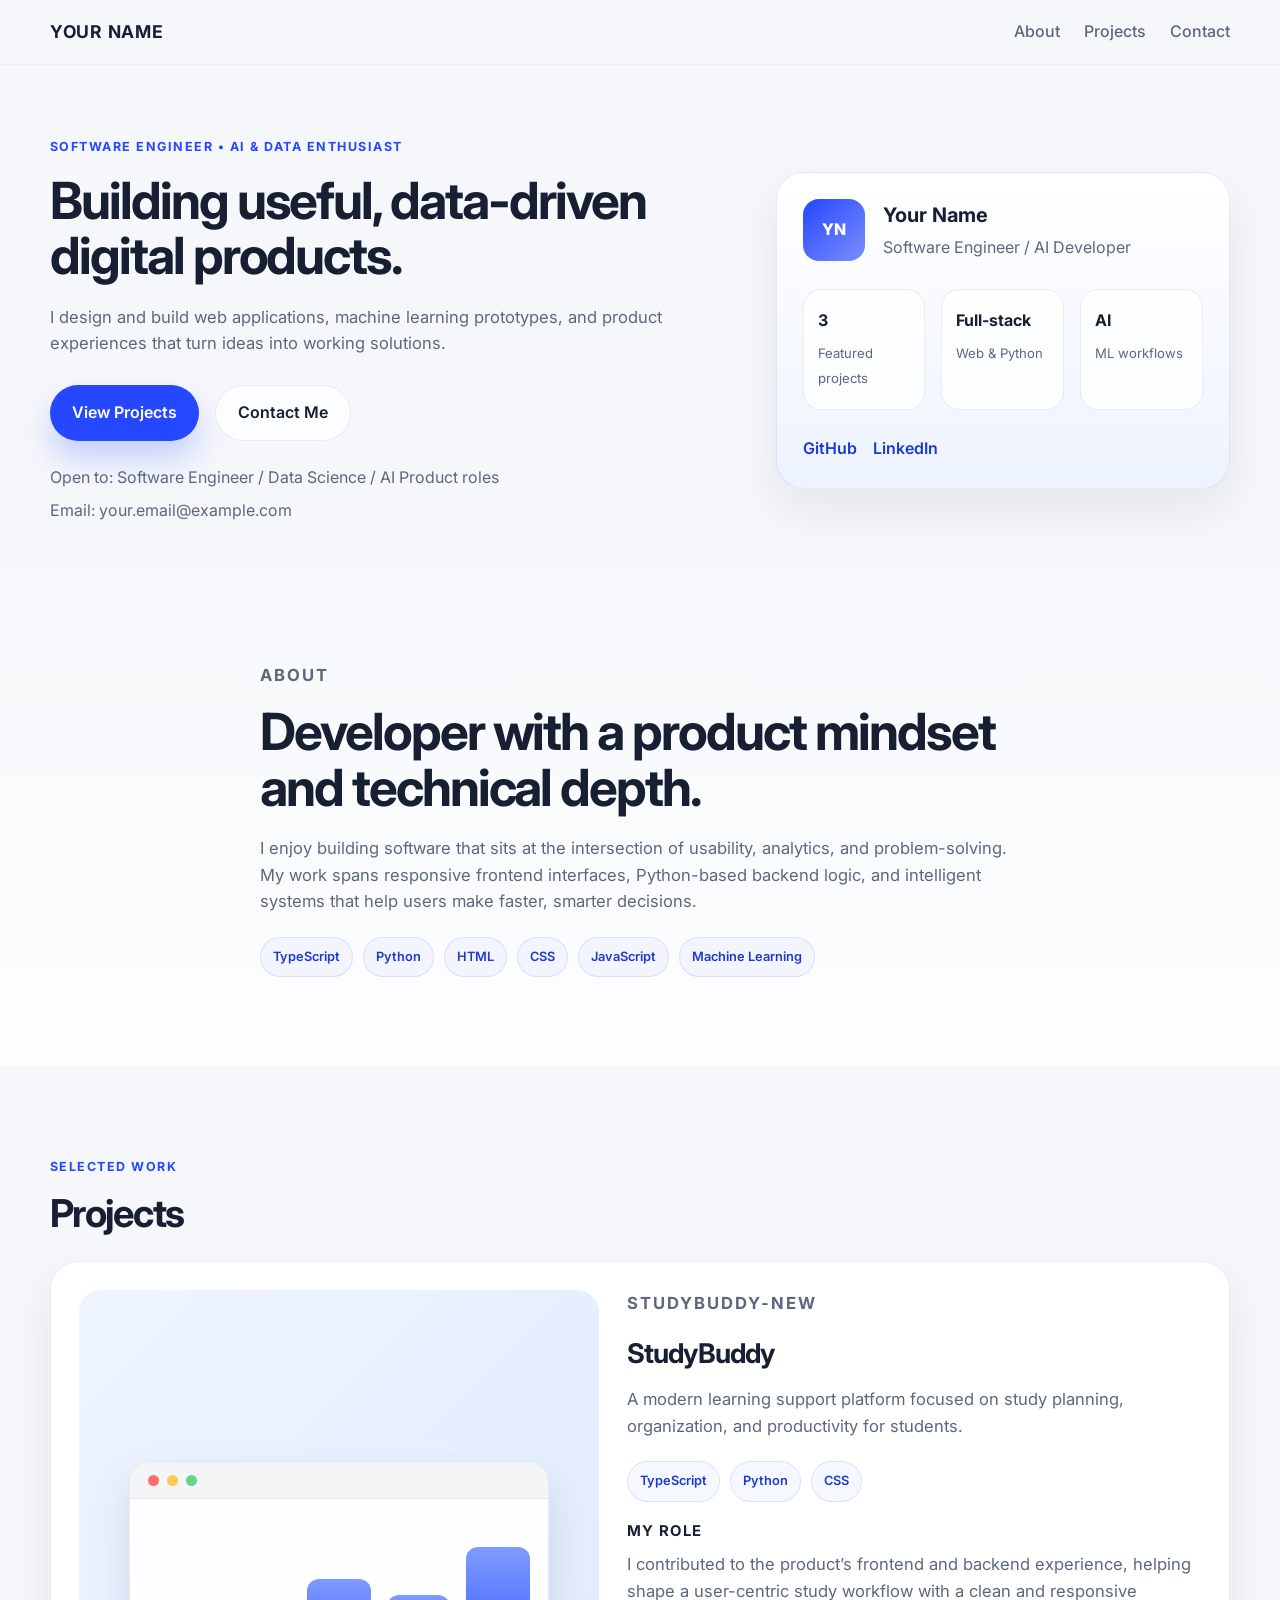
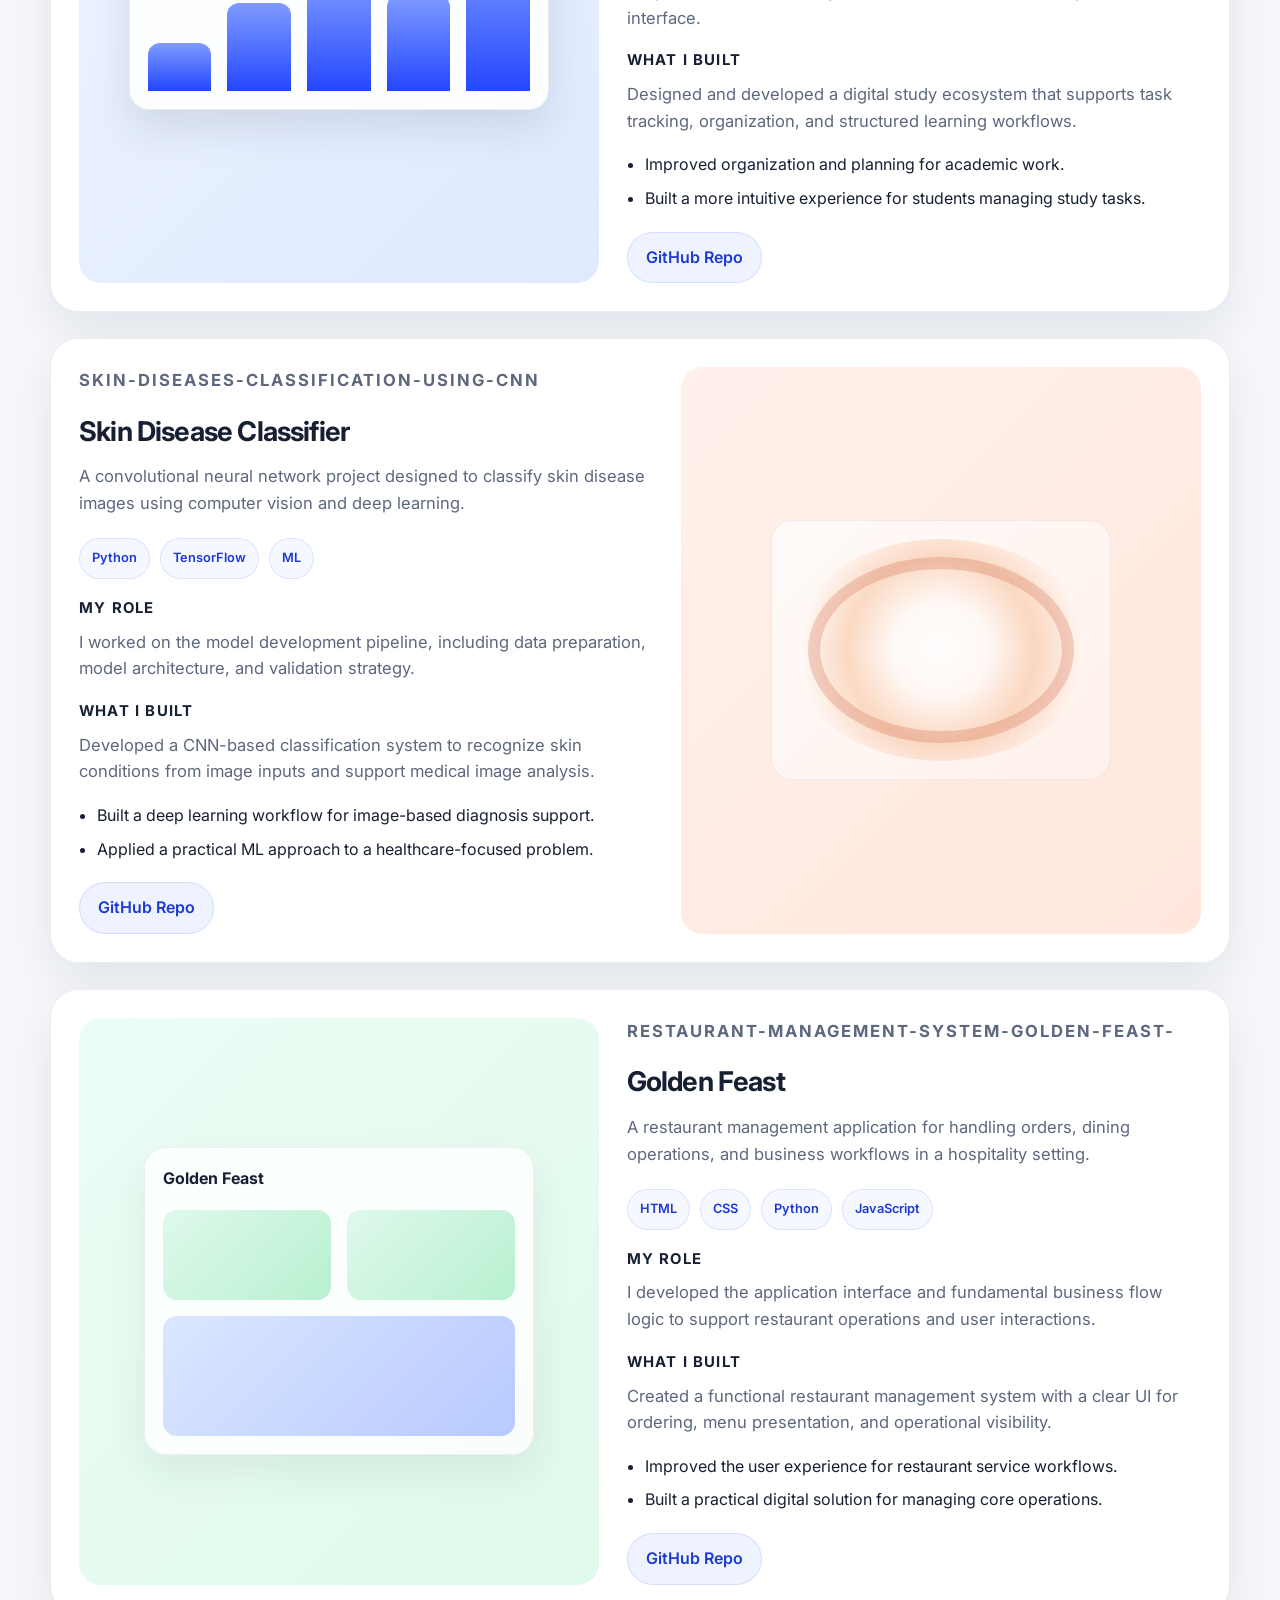
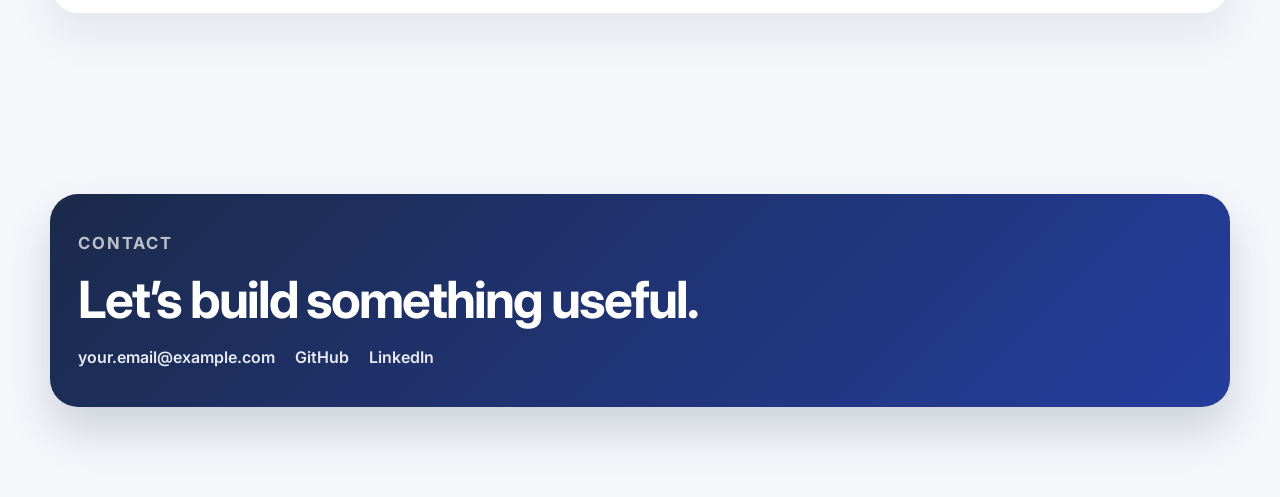
==== index.html @ a5304db9 "Create initial portfolio landing page and PDF-ready slide deck for the portfolio repository" ====
<!DOCTYPE html>
<html lang="en">
  <head>
    <meta charset="UTF-8" />
    <meta name="viewport" content="width=device-width, initial-scale=1.0" />
    <title>Your Name | Portfolio</title>
    <meta
      name="description"
      content="Portfolio website for a software engineer and AI/data-driven developer."
    />
    <link rel="preconnect" href="https://fonts.googleapis.com" />
    <link rel="preconnect" href="https://fonts.gstatic.com" crossorigin />
    <link
      href="https://fonts.googleapis.com/css2?family=Inter:wght@400;500;600;700;800&display=swap"
      rel="stylesheet"
    />
    <link rel="stylesheet" href="styles.css" />
  </head>
  <body>
    <header class="site-header">
      <div class="container nav">
        <div class="brand">Your Name</div>
        <nav>
          <a href="#about">About</a>
          <a href="#projects">Projects</a>
          <a href="#contact">Contact</a>
        </nav>
      </div>
    </header>

    <main>
      <section class="hero">
        <div class="container hero-inner">
          <div class="hero-copy">
            <p class="eyebrow">Software Engineer • AI & Data Enthusiast</p>
            <h1>Building useful, data-driven digital products.</h1>
            <p class="lead">
              I design and build web applications, machine learning prototypes, and
              product experiences that turn ideas into working solutions.
            </p>
            <div class="cta-row">
              <a class="button primary" href="#projects">View Projects</a>
              <a class="button secondary" href="mailto:your.email@example.com">Contact Me</a>
            </div>
            <ul class="mini-meta">
              <li>Open to: Software Engineer / Data Science / AI Product roles</li>
              <li>Email: your.email@example.com</li>
            </ul>
          </div>

          <div class="hero-card">
            <div class="profile-panel">
              <div class="avatar">YN</div>
              <div>
                <h3>Your Name</h3>
                <p>Software Engineer / AI Developer</p>
              </div>
            </div>

            <div class="stat-grid">
              <div>
                <strong>3</strong>
                <span>Featured projects</span>
              </div>
              <div>
                <strong>Full-stack</strong>
                <span>Web & Python</span>
              </div>
              <div>
                <strong>AI</strong>
                <span>ML workflows</span>
              </div>
            </div>

            <div class="socials">
              <a href="https://github.com/peta2005" target="_blank" rel="noreferrer">GitHub</a>
              <a href="https://www.linkedin.com/in/yourname" target="_blank" rel="noreferrer">LinkedIn</a>
            </div>
          </div>
        </div>
      </section>

      <section id="about" class="about section-spacing">
        <div class="container narrow">
          <p class="section-tag">About</p>
          <h2>Developer with a product mindset and technical depth.</h2>
          <p>
            I enjoy building software that sits at the intersection of usability,
            analytics, and problem-solving. My work spans responsive frontend
            interfaces, Python-based backend logic, and intelligent systems that
            help users make faster, smarter decisions.
          </p>
          <div class="tool-pills">
            <span>TypeScript</span>
            <span>Python</span>
            <span>HTML</span>
            <span>CSS</span>
            <span>JavaScript</span>
            <span>Machine Learning</span>
          </div>
        </div>
      </section>

      <section id="projects" class="projects section-spacing">
        <div class="container">
          <p class="section-tag">Selected work</p>
          <h2>Projects</h2>

          <article class="project-card">
            <div class="project-visual visual-one">
              <div class="mock-window">
                <div class="window-bar">
                  <span></span>
                  <span></span>
                  <span></span>
                </div>
                <div class="window-body">
                  <div class="chart-bars">
                    <span style="height: 30%"></span>
                    <span style="height: 55%"></span>
                    <span style="height: 70%"></span>
                    <span style="height: 60%"></span>
                    <span style="height: 90%"></span>
                  </div>
                </div>
              </div>
            </div>

            <div class="project-content">
              <p class="project-label">StudyBuddy-new</p>
              <h3>StudyBuddy</h3>
              <p class="summary">
                A modern learning support platform focused on study planning,
                organization, and productivity for students.
              </p>

              <div class="badges">
                <span>TypeScript</span>
                <span>Python</span>
                <span>CSS</span>
              </div>

              <div class="detail-block">
                <h4>My role</h4>
                <p>
                  I contributed to the product’s frontend and backend experience,
                  helping shape a user-centric study workflow with a clean and
                  responsive interface.
                </p>
              </div>

              <div class="detail-block">
                <h4>What I built</h4>
                <p>
                  Designed and developed a digital study ecosystem that supports
                  task tracking, organization, and structured learning workflows.
                </p>
              </div>

              <ul class="outcomes">
                <li>Improved organization and planning for academic work.</li>
                <li>Built a more intuitive experience for students managing study tasks.</li>
              </ul>

              <div class="project-links">
                <a href="https://github.com/peta2005/StudyBuddy-new" target="_blank" rel="noreferrer">GitHub Repo</a>
              </div>
            </div>
          </article>

          <article class="project-card reverse">
            <div class="project-content">
              <p class="project-label">Skin-Diseases-Classification-using-CNN</p>
              <h3>Skin Disease Classifier</h3>
              <p class="summary">
                A convolutional neural network project designed to classify skin
                disease images using computer vision and deep learning.
              </p>

              <div class="badges">
                <span>Python</span>
                <span>TensorFlow</span>
                <span>ML</span>
              </div>

              <div class="detail-block">
                <h4>My role</h4>
                <p>
                  I worked on the model development pipeline, including data
                  preparation, model architecture, and validation strategy.
                </p>
              </div>

              <div class="detail-block">
                <h4>What I built</h4>
                <p>
                  Developed a CNN-based classification system to recognize skin
                  conditions from image inputs and support medical image analysis.
                </p>
              </div>

              <ul class="outcomes">
                <li>Built a deep learning workflow for image-based diagnosis support.</li>
                <li>Applied a practical ML approach to a healthcare-focused problem.</li>
              </ul>

              <div class="project-links">
                <a href="https://github.com/peta2005/Skin-Diseases-Classification-using-CNN" target="_blank" rel="noreferrer">GitHub Repo</a>
              </div>
            </div>

            <div class="project-visual visual-two">
              <div class="image-card">
                <div class="scan"></div>
                <div class="scan-ring"></div>
              </div>
            </div>
          </article>

          <article class="project-card">
            <div class="project-visual visual-three">
              <div class="dashboard-panel">
                <div class="panel-header">Golden Feast</div>
                <div class="panel-body">
                  <div class="mini-block"></div>
                  <div class="mini-block"></div>
                  <div class="mini-block wide"></div>
                </div>
              </div>
            </div>

            <div class="project-content">
              <p class="project-label">RESTAURANT-MANAGEMENT-SYSTEM-GOLDEN-FEAST-</p>
              <h3>Golden Feast</h3>
              <p class="summary">
                A restaurant management application for handling orders, dining
                operations, and business workflows in a hospitality setting.
              </p>

              <div class="badges">
                <span>HTML</span>
                <span>CSS</span>
                <span>Python</span>
                <span>JavaScript</span>
              </div>

              <div class="detail-block">
                <h4>My role</h4>
                <p>
                  I developed the application interface and fundamental business
                  flow logic to support restaurant operations and user interactions.
                </p>
              </div>

              <div class="detail-block">
                <h4>What I built</h4>
                <p>
                  Created a functional restaurant management system with a clear UI
                  for ordering, menu presentation, and operational visibility.
                </p>
              </div>

              <ul class="outcomes">
                <li>Improved the user experience for restaurant service workflows.</li>
                <li>Built a practical digital solution for managing core operations.</li>
              </ul>

              <div class="project-links">
                <a href="https://github.com/peta2005/RESTAURANT-MANAGEMENT-SYSTEM-GOLDEN-FEAST-" target="_blank" rel="noreferrer">GitHub Repo</a>
              </div>
            </div>
          </article>
        </div>
      </section>

      <section id="contact" class="contact section-spacing">
        <div class="container contact-box">
          <p class="section-tag">Contact</p>
          <h2>Let’s build something useful.</h2>
          <div class="contact-row">
            <a href="mailto:your.email@example.com">your.email@example.com</a>
            <a href="https://github.com/peta2005" target="_blank" rel="noreferrer">GitHub</a>
            <a href="https://www.linkedin.com/in/yourname" target="_blank" rel="noreferrer">LinkedIn</a>
          </div>
        </div>
      </section>
    </main>
  </body>
</html>
---- styles.css ----
* {
  box-sizing: border-box;
}

:root {
  --bg: #f5f7fb;
  --panel: #ffffff;
  --panel-soft: #eef3ff;
  --primary: #2447ff;
  --primary-strong: #1d39d4;
  --text: #172033;
  --muted: #5d687e;
  --border: rgba(23, 32, 51, 0.08);
  --shadow: 0 20px 45px rgba(17, 28, 56, 0.08);
}

html {
  scroll-behavior: smooth;
}

body {
  margin: 0;
  font-family: "Inter", sans-serif;
  background: var(--bg);
  color: var(--text);
  line-height: 1.6;
}

img {
  max-width: 100%;
  display: block;
}

a {
  color: inherit;
  text-decoration: none;
}

.container {
  width: min(1180px, calc(100% - 40px));
  margin: 0 auto;
}

.narrow {
  max-width: 760px;
}

.section-spacing {
  padding: 90px 0;
}

.site-header {
  position: sticky;
  top: 0;
  z-index: 10;
  backdrop-filter: blur(18px);
  background: rgba(245, 247, 251, 0.8);
  border-bottom: 1px solid rgba(23, 32, 51, 0.04);
}

.nav {
  display: flex;
  align-items: center;
  justify-content: space-between;
  padding: 18px 0;
}

.brand {
  font-size: 1.1rem;
  font-weight: 700;
  letter-spacing: 0.04em;
  text-transform: uppercase;
}

nav {
  display: flex;
  gap: 24px;
  color: var(--muted);
  font-weight: 500;
}

.hero {
  padding: 72px 0 48px;
}

.hero-inner {
  display: grid;
  grid-template-columns: 1.2fr 0.8fr;
  gap: 44px;
  align-items: center;
}

.eyebrow,
.section-tag,
.project-label {
  margin: 0 0 16px;
  font-size: 0.78rem;
  letter-spacing: 0.12em;
  text-transform: uppercase;
  color: var(--primary);
  font-weight: 700;
}

.hero h1,
.about h2,
.projects h2,
.contact h2 {
  margin: 0 0 20px;
  font-size: clamp(2.4rem, 4vw, 4rem);
  line-height: 1.08;
  letter-spacing: -0.04em;
}

.lead,
.about p,
.project-content p,
.contact-box p {
  color: var(--muted);
  font-size: 1.04rem;
}

.cta-row {
  display: flex;
  gap: 16px;
  margin-top: 28px;
  flex-wrap: wrap;
}

.button {
  display: inline-flex;
  align-items: center;
  justify-content: center;
  padding: 14px 22px;
  border-radius: 999px;
  font-weight: 600;
  transition: 0.2s ease;
}

.button.primary {
  background: var(--primary);
  color: white;
  box-shadow: 0 18px 30px rgba(36, 71, 255, 0.22);
}

.button.secondary {
  border: 1px solid rgba(23, 32, 51, 0.08);
  background: rgba(255, 255, 255, 0.7);
}

.button:hover {
  transform: translateY(-1px);
}

.mini-meta {
  list-style: none;
  padding: 0;
  margin: 24px 0 0;
  color: var(--muted);
  display: grid;
  gap: 8px;
}

.hero-card {
  background: linear-gradient(180deg, #ffffff, #edf3ff);
  border: 1px solid var(--border);
  border-radius: 28px;
  box-shadow: var(--shadow);
  padding: 26px;
}

.profile-panel {
  display: flex;
  align-items: center;
  gap: 18px;
  margin-bottom: 28px;
}

.avatar {
  width: 62px;
  height: 62px;
  border-radius: 16px;
  background: linear-gradient(135deg, var(--primary), #7d8dff);
  color: white;
  font-weight: 800;
  display: grid;
  place-items: center;
}

.profile-panel h3 {
  margin: 0;
  font-size: 1.25rem;
}

.profile-panel p {
  margin: 4px 0 0;
  color: var(--muted);
}

.stat-grid {
  display: grid;
  grid-template-columns: repeat(3, minmax(0, 1fr));
  gap: 16px;
  margin-bottom: 26px;
}

.stat-grid div {
  background: rgba(255, 255, 255, 0.8);
  border: 1px solid var(--border);
  border-radius: 18px;
  padding: 18px 14px;
}

.stat-grid strong {
  display: block;
  font-size: 1rem;
  margin-bottom: 6px;
}

.stat-grid span {
  color: var(--muted);
  font-size: 0.82rem;
}

.socials {
  display: flex;
  gap: 16px;
  color: var(--primary-strong);
  font-weight: 600;
}

.about {
  background: linear-gradient(180deg, rgba(255,255,255,0.2), rgba(255,255,255,0.8));
}

.tool-pills,
.badges {
  display: flex;
  flex-wrap: wrap;
  gap: 10px;
  margin-top: 22px;
}

.tool-pills span,
.badges span {
  display: inline-flex;
  align-items: center;
  padding: 9px 12px;
  border-radius: 999px;
  border: 1px solid rgba(36, 71, 255, 0.12);
  background: rgba(36, 71, 255, 0.04);
  color: var(--primary-strong);
  font-size: 0.8rem;
  font-weight: 600;
}

.projects h2 {
  font-size: clamp(2.1rem, 3vw, 3rem);
}

.project-card {
  display: grid;
  grid-template-columns: 0.95fr 1.05fr;
  gap: 28px;
  background: var(--panel);
  border: 1px solid var(--border);
  border-radius: 28px;
  box-shadow: var(--shadow);
  padding: 28px;
  margin-top: 26px;
}

.project-card.reverse {
  grid-template-columns: 1.05fr 0.95fr;
}

.project-visual {
  min-height: 300px;
  display: grid;
  place-items: center;
  border-radius: 22px;
  overflow: hidden;
}

.visual-one {
  background: linear-gradient(135deg, #eef4ff, #dfeaff);
}

.visual-two {
  background: linear-gradient(135deg, #fff0eb, #ffe7dc);
}

.visual-three {
  background: linear-gradient(135deg, #ecfdf5, #dff9eb);
}

.mock-window {
  width: min(100%, 420px);
  border-radius: 20px;
  background: rgba(255,255,255,0.9);
  border: 1px solid rgba(21, 27, 38, 0.08);
  overflow: hidden;
  box-shadow: 0 18px 40px rgba(30, 38, 59, 0.12);
}

.window-bar {
  display: flex;
  gap: 8px;
  padding: 12px 18px;
  background: rgba(18, 29, 48, 0.04);
  border-bottom: 1px solid rgba(18,29,48,0.06);
}

.window-bar span {
  display: block;
  width: 11px;
  height: 11px;
  border-radius: 50%;
  background: #ffbd6b;
}

.window-bar span:nth-child(1) { background: #ff6e6e; }
.window-bar span:nth-child(2) { background: #ffc857; }
.window-bar span:nth-child(3) { background: #67d38d; }

.window-body {
  padding: 24px 18px 18px;
  height: 210px;
  display: flex;
  align-items: flex-end;
}

.chart-bars {
  width: 100%;
  height: 160px;
  display: flex;
  align-items: flex-end;
  gap: 16px;
}

.chart-bars span {
  display: block;
  width: 100%;
  background: linear-gradient(180deg, #7f9bff, #2447ff);
  border-radius: 12px 12px 0 0;
}

.image-card {
  position: relative;
  width: min(100%, 340px);
  height: 260px;
  border-radius: 22px;
  background: linear-gradient(135deg, rgba(255, 255, 255, 0.7), rgba(255,255,255,0.35));
  border: 1px solid rgba(23, 32, 51, 0.06);
}

.scan {
  position: absolute;
  inset: 18px;
  border-radius: 50%;
  background: radial-gradient(circle at center, rgba(255, 255, 255, 0.85) 0%, rgba(255, 255, 255, 0.25) 25%, rgba(240,148,81,0.3) 50%, rgba(255,255,255,0.05) 75%);
}

.scan-ring {
  position: absolute;
  inset: 36px;
  border: 12px solid rgba(200, 83, 50, 0.24);
  border-radius: 50%;
}

.dashboard-panel {
  width: min(100%, 390px);
  background: rgba(255,255,255,0.8);
  border: 1px solid rgba(23, 32, 51, 0.06);
  border-radius: 22px;
  padding: 18px;
  box-shadow: 0 18px 40px rgba(40, 57, 70, 0.08);
}

.panel-header {
  font-weight: 700;
  margin-bottom: 18px;
}

.panel-body {
  display: grid;
  grid-template-columns: repeat(2, minmax(0, 1fr));
  gap: 16px;
}

.mini-block {
  height: 90px;
  border-radius: 14px;
  background: linear-gradient(135deg, #dff9eb, #b8f0d0);
}

.mini-block.wide {
  grid-column: 1 / -1;
  height: 120px;
  background: linear-gradient(135deg, #dbe7ff, #b7c9ff);
}

.project-content {
  display: flex;
  flex-direction: column;
  justify-content: center;
}

.project-content h3 {
  margin: 0 0 10px;
  font-size: clamp(1.7rem, 2vw, 2.5rem);
  letter-spacing: -0.03em;
}

.summary {
  margin: 0;
  font-size: 1rem;
  color: var(--muted);
}

.detail-block {
  margin-top: 18px;
}

.detail-block h4 {
  margin: 0 0 8px;
  font-size: 0.93rem;
  text-transform: uppercase;
  letter-spacing: 0.08em;
  color: var(--text);
}

.detail-block p {
  margin: 0;
}

.outcomes {
  margin: 18px 0 0;
  padding-left: 18px;
  color: var(--text);
}

.outcomes li + li {
  margin-top: 8px;
}

.project-links {
  margin-top: 20px;
}

.project-links a {
  display: inline-flex;
  align-items: center;
  justify-content: center;
  background: var(--panel-soft);
  color: var(--primary-strong);
  border: 1px solid rgba(36, 71, 255, 0.12);
  border-radius: 999px;
  padding: 12px 18px;
  font-weight: 600;
}

.contact-box {
  background: linear-gradient(135deg, #1b2a4a, #243d9d);
  color: white;
  border-radius: 28px;
  padding: 36px 28px;
  box-shadow: 0 24px 45px rgba(27, 42, 74, 0.18);
}

.contact-box .section-tag {
  color: rgba(255,255,255,0.7);
}

.contact-box h2 {
  margin-bottom: 18px;
}

.contact-row {
  display: flex;
  flex-wrap: wrap;
  gap: 20px;
  align-items: center;
}

.contact-row a {
  color: white;
  opacity: 0.9;
  font-weight: 600;
}

@media (max-width: 900px) {
  .hero-inner,
  .project-card,
  .project-card.reverse {
    grid-template-columns: 1fr;
  }

  .project-card,
  .project-card.reverse {
    padding: 22px 18px;
  }
}

@media (max-width: 640px) {
  nav {
    gap: 12px;
    font-size: 0.9rem;
  }

  .hero {
    padding-top: 48px;
  }

  .cta-row,
  .socials,
  .contact-row {
    flex-direction: column;
    align-items: flex-start;
  }

  .stat-grid {
    grid-template-columns: 1fr;
  }

  .section-spacing {
    padding: 66px 0;
  }
}
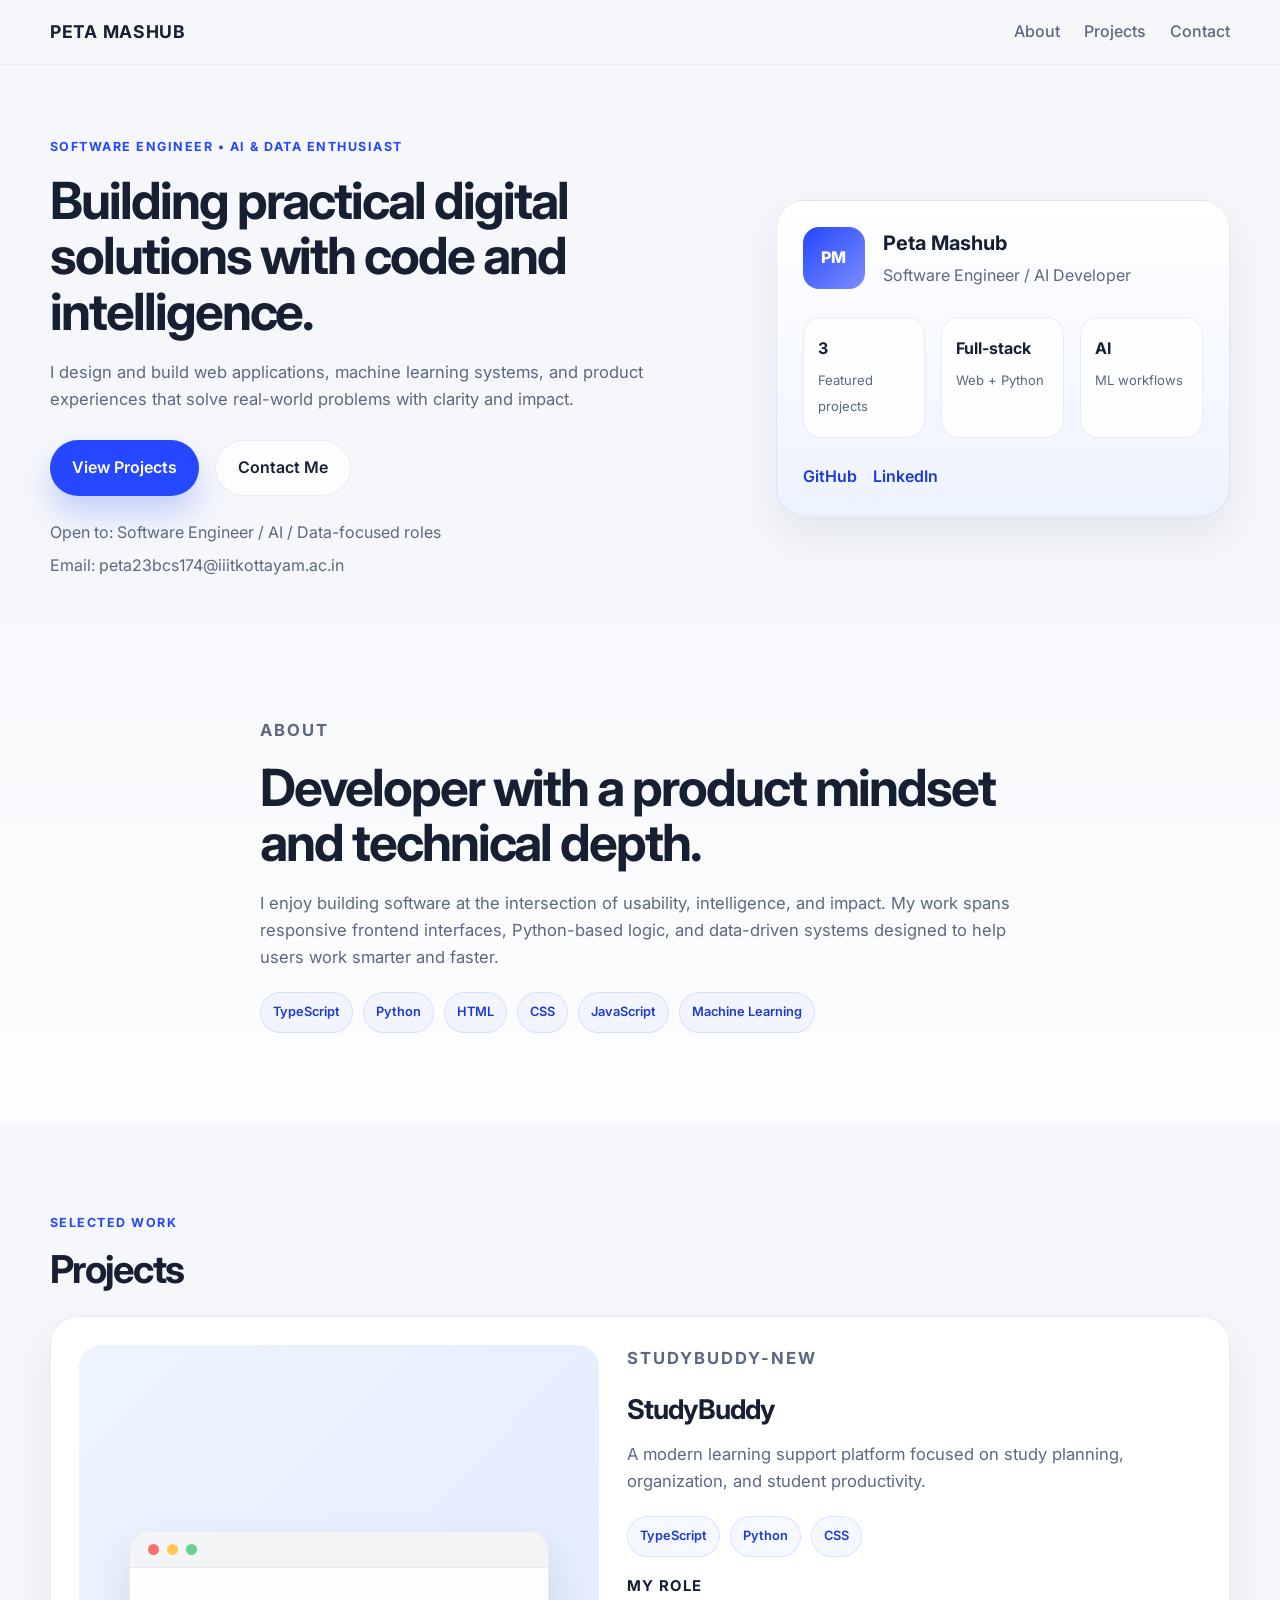
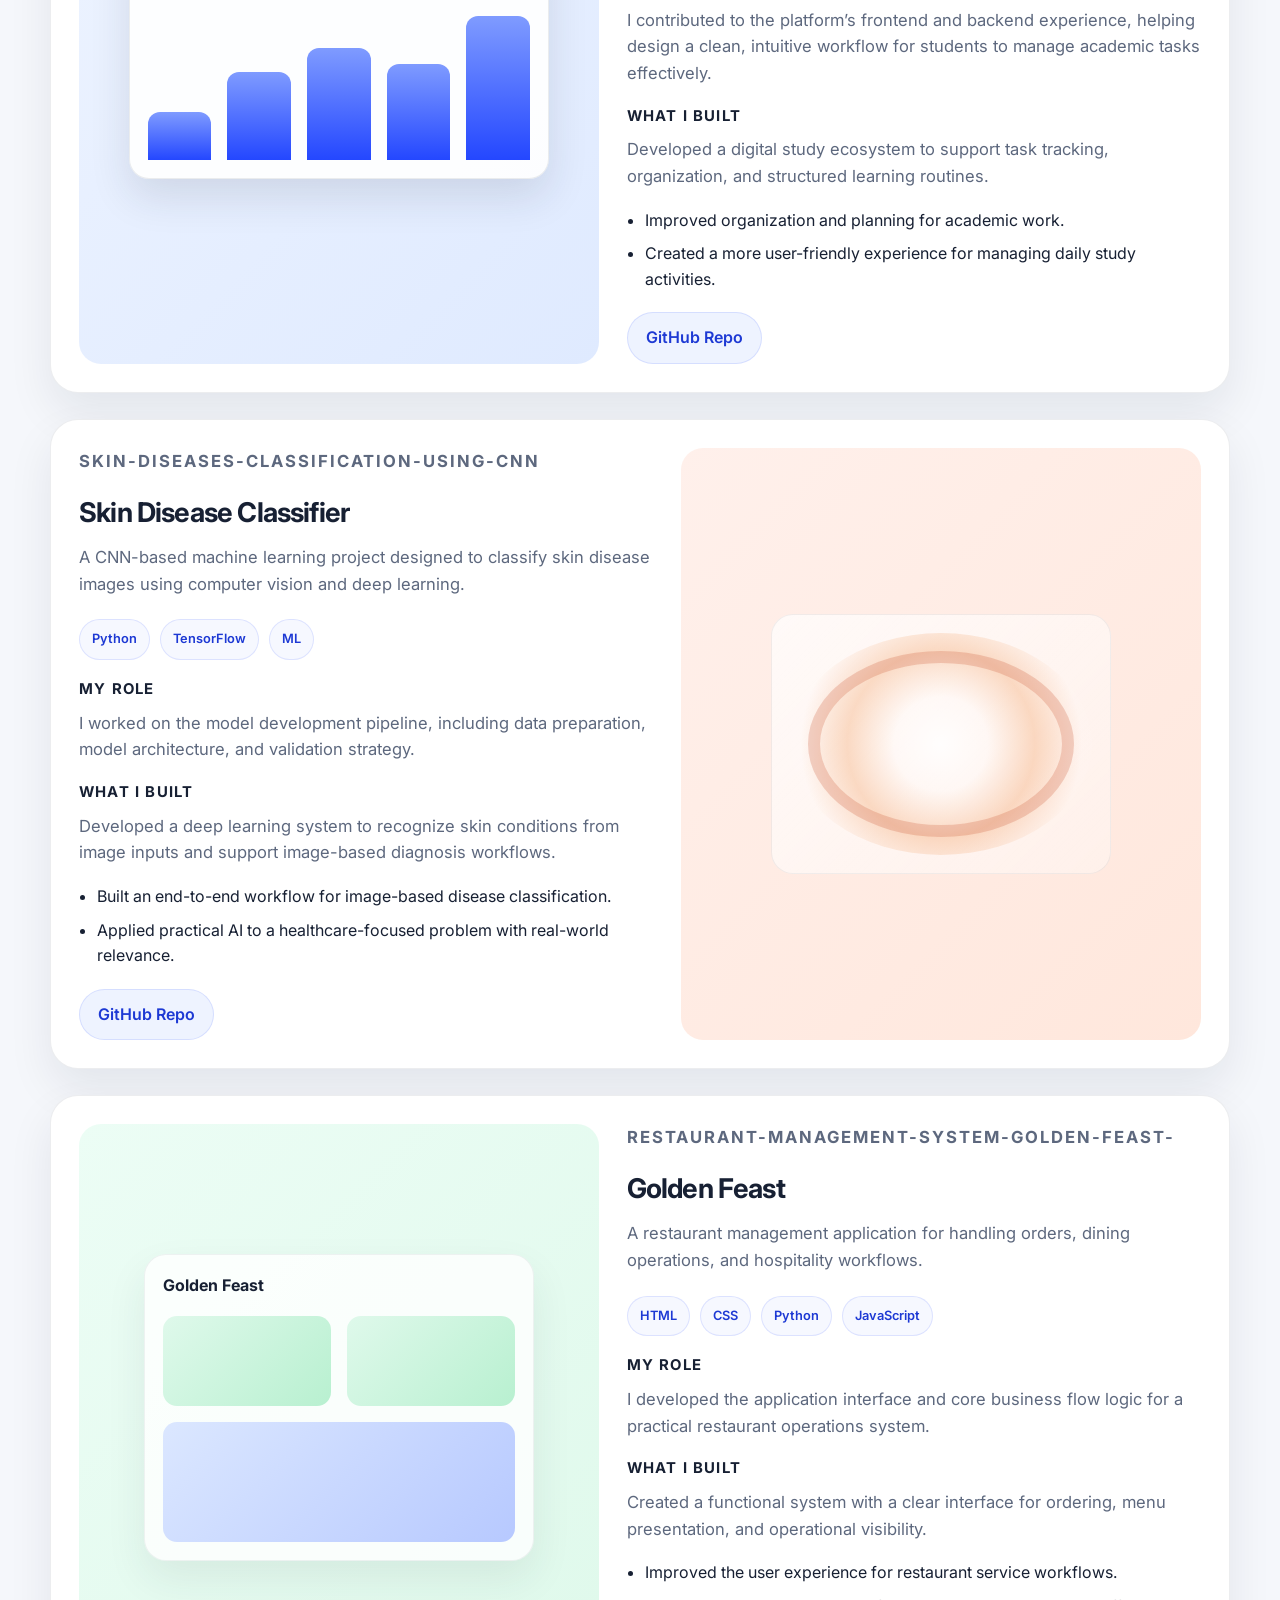
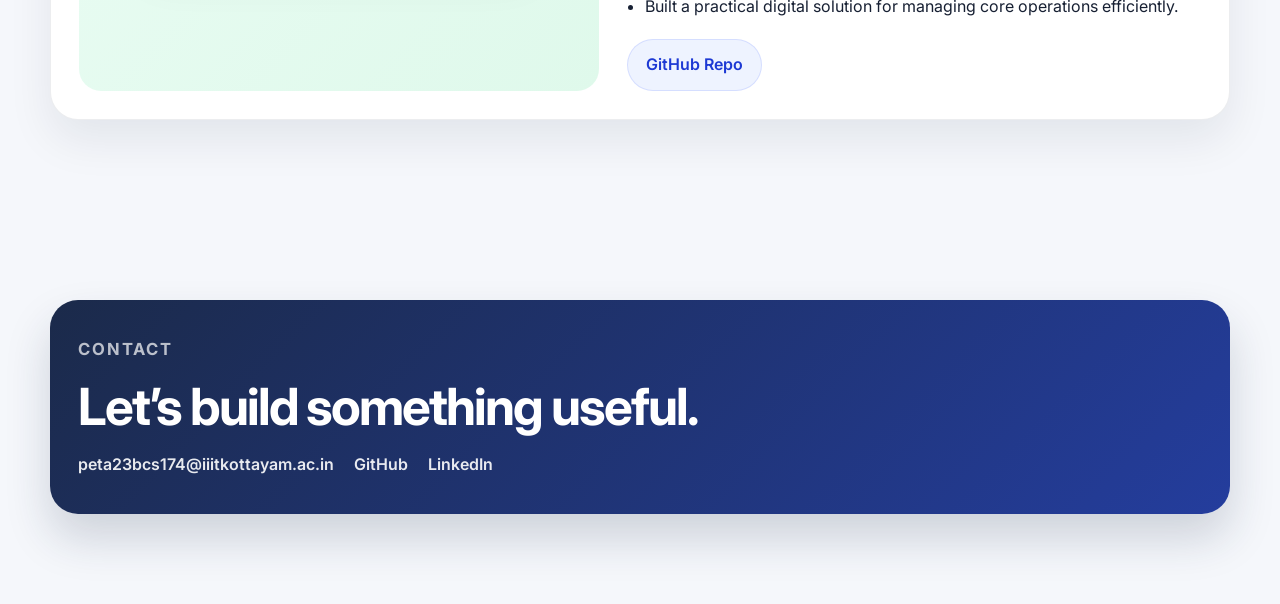
==== commit 2f6295cd: "Personalize portfolio with Peta Mashub details and add polished project descriptions" ====
--- a/index.html
+++ b/index.html
@@ -3,10 +3,10 @@
   <head>
     <meta charset="UTF-8" />
     <meta name="viewport" content="width=device-width, initial-scale=1.0" />
-    <title>Your Name | Portfolio</title>
+    <title>Peta Mashub | Portfolio</title>
     <meta
       name="description"
-      content="Portfolio website for a software engineer and AI/data-driven developer."
+      content="Portfolio website for Peta Mashub, a software engineer and AI/data-driven developer."
     />
     <link rel="preconnect" href="https://fonts.googleapis.com" />
     <link rel="preconnect" href="https://fonts.gstatic.com" crossorigin />
@@ -19,7 +19,7 @@
   <body>
     <header class="site-header">
       <div class="container nav">
-        <div class="brand">Your Name</div>
+        <div class="brand">Peta Mashub</div>
         <nav>
           <a href="#about">About</a>
           <a href="#projects">Projects</a>
@@ -33,26 +33,26 @@
         <div class="container hero-inner">
           <div class="hero-copy">
             <p class="eyebrow">Software Engineer • AI & Data Enthusiast</p>
-            <h1>Building useful, data-driven digital products.</h1>
+            <h1>Building practical digital solutions with code and intelligence.</h1>
             <p class="lead">
-              I design and build web applications, machine learning prototypes, and
-              product experiences that turn ideas into working solutions.
+              I design and build web applications, machine learning systems, and product experiences
+              that solve real-world problems with clarity and impact.
             </p>
             <div class="cta-row">
               <a class="button primary" href="#projects">View Projects</a>
-              <a class="button secondary" href="mailto:your.email@example.com">Contact Me</a>
+              <a class="button secondary" href="mailto:peta23bcs174@iiitkottayam.ac.in">Contact Me</a>
             </div>
             <ul class="mini-meta">
-              <li>Open to: Software Engineer / Data Science / AI Product roles</li>
-              <li>Email: your.email@example.com</li>
+              <li>Open to: Software Engineer / AI / Data-focused roles</li>
+              <li>Email: peta23bcs174@iiitkottayam.ac.in</li>
             </ul>
           </div>
 
           <div class="hero-card">
             <div class="profile-panel">
-              <div class="avatar">YN</div>
-              <div>
-                <h3>Your Name</h3>
+              <div class="avatar">PM</div>
+              <div>
+                <h3>Peta Mashub</h3>
                 <p>Software Engineer / AI Developer</p>
               </div>
             </div>
@@ -64,7 +64,7 @@
               </div>
               <div>
                 <strong>Full-stack</strong>
-                <span>Web & Python</span>
+                <span>Web + Python</span>
               </div>
               <div>
                 <strong>AI</strong>
@@ -74,7 +74,7 @@
 
             <div class="socials">
               <a href="https://github.com/peta2005" target="_blank" rel="noreferrer">GitHub</a>
-              <a href="https://www.linkedin.com/in/yourname" target="_blank" rel="noreferrer">LinkedIn</a>
+              <a href="https://www.linkedin.com/in/peta-mashub-iiitk-0850b13a2" target="_blank" rel="noreferrer">LinkedIn</a>
             </div>
           </div>
         </div>
@@ -85,10 +85,9 @@
           <p class="section-tag">About</p>
           <h2>Developer with a product mindset and technical depth.</h2>
           <p>
-            I enjoy building software that sits at the intersection of usability,
-            analytics, and problem-solving. My work spans responsive frontend
-            interfaces, Python-based backend logic, and intelligent systems that
-            help users make faster, smarter decisions.
+            I enjoy building software at the intersection of usability, intelligence, and impact.
+            My work spans responsive frontend interfaces, Python-based logic, and data-driven systems
+            designed to help users work smarter and faster.
           </p>
           <div class="tool-pills">
             <span>TypeScript</span>
@@ -130,8 +129,8 @@
               <p class="project-label">StudyBuddy-new</p>
               <h3>StudyBuddy</h3>
               <p class="summary">
-                A modern learning support platform focused on study planning,
-                organization, and productivity for students.
+                A modern learning support platform focused on study planning, organization, and
+                student productivity.
               </p>
 
               <div class="badges">
@@ -143,23 +142,22 @@
               <div class="detail-block">
                 <h4>My role</h4>
                 <p>
-                  I contributed to the product’s frontend and backend experience,
-                  helping shape a user-centric study workflow with a clean and
-                  responsive interface.
+                  I contributed to the platform’s frontend and backend experience, helping design a
+                  clean, intuitive workflow for students to manage academic tasks effectively.
                 </p>
               </div>
 
               <div class="detail-block">
                 <h4>What I built</h4>
                 <p>
-                  Designed and developed a digital study ecosystem that supports
-                  task tracking, organization, and structured learning workflows.
+                  Developed a digital study ecosystem to support task tracking, organization, and
+                  structured learning routines.
                 </p>
               </div>
 
               <ul class="outcomes">
                 <li>Improved organization and planning for academic work.</li>
-                <li>Built a more intuitive experience for students managing study tasks.</li>
+                <li>Created a more user-friendly experience for managing daily study activities.</li>
               </ul>
 
               <div class="project-links">
@@ -173,8 +171,8 @@
               <p class="project-label">Skin-Diseases-Classification-using-CNN</p>
               <h3>Skin Disease Classifier</h3>
               <p class="summary">
-                A convolutional neural network project designed to classify skin
-                disease images using computer vision and deep learning.
+                A CNN-based machine learning project designed to classify skin disease images using
+                computer vision and deep learning.
               </p>
 
               <div class="badges">
@@ -186,22 +184,22 @@
               <div class="detail-block">
                 <h4>My role</h4>
                 <p>
-                  I worked on the model development pipeline, including data
-                  preparation, model architecture, and validation strategy.
+                  I worked on the model development pipeline, including data preparation, model
+                  architecture, and validation strategy.
                 </p>
               </div>
 
               <div class="detail-block">
                 <h4>What I built</h4>
                 <p>
-                  Developed a CNN-based classification system to recognize skin
-                  conditions from image inputs and support medical image analysis.
+                  Developed a deep learning system to recognize skin conditions from image inputs and
+                  support image-based diagnosis workflows.
                 </p>
               </div>
 
               <ul class="outcomes">
-                <li>Built a deep learning workflow for image-based diagnosis support.</li>
-                <li>Applied a practical ML approach to a healthcare-focused problem.</li>
+                <li>Built an end-to-end workflow for image-based disease classification.</li>
+                <li>Applied practical AI to a healthcare-focused problem with real-world relevance.</li>
               </ul>
 
               <div class="project-links">
@@ -233,8 +231,8 @@
               <p class="project-label">RESTAURANT-MANAGEMENT-SYSTEM-GOLDEN-FEAST-</p>
               <h3>Golden Feast</h3>
               <p class="summary">
-                A restaurant management application for handling orders, dining
-                operations, and business workflows in a hospitality setting.
+                A restaurant management application for handling orders, dining operations, and
+                hospitality workflows.
               </p>
 
               <div class="badges">
@@ -247,22 +245,22 @@
               <div class="detail-block">
                 <h4>My role</h4>
                 <p>
-                  I developed the application interface and fundamental business
-                  flow logic to support restaurant operations and user interactions.
+                  I developed the application interface and core business flow logic for a practical
+                  restaurant operations system.
                 </p>
               </div>
 
               <div class="detail-block">
                 <h4>What I built</h4>
                 <p>
-                  Created a functional restaurant management system with a clear UI
-                  for ordering, menu presentation, and operational visibility.
+                  Created a functional system with a clear interface for ordering, menu presentation,
+                  and operational visibility.
                 </p>
               </div>
 
               <ul class="outcomes">
                 <li>Improved the user experience for restaurant service workflows.</li>
-                <li>Built a practical digital solution for managing core operations.</li>
+                <li>Built a practical digital solution for managing core operations efficiently.</li>
               </ul>
 
               <div class="project-links">
@@ -278,9 +276,9 @@
           <p class="section-tag">Contact</p>
           <h2>Let’s build something useful.</h2>
           <div class="contact-row">
-            <a href="mailto:your.email@example.com">your.email@example.com</a>
+            <a href="mailto:peta23bcs174@iiitkottayam.ac.in">peta23bcs174@iiitkottayam.ac.in</a>
             <a href="https://github.com/peta2005" target="_blank" rel="noreferrer">GitHub</a>
-            <a href="https://www.linkedin.com/in/yourname" target="_blank" rel="noreferrer">LinkedIn</a>
+            <a href="https://www.linkedin.com/in/peta-mashub-iiitk-0850b13a2" target="_blank" rel="noreferrer">LinkedIn</a>
           </div>
         </div>
       </section>
